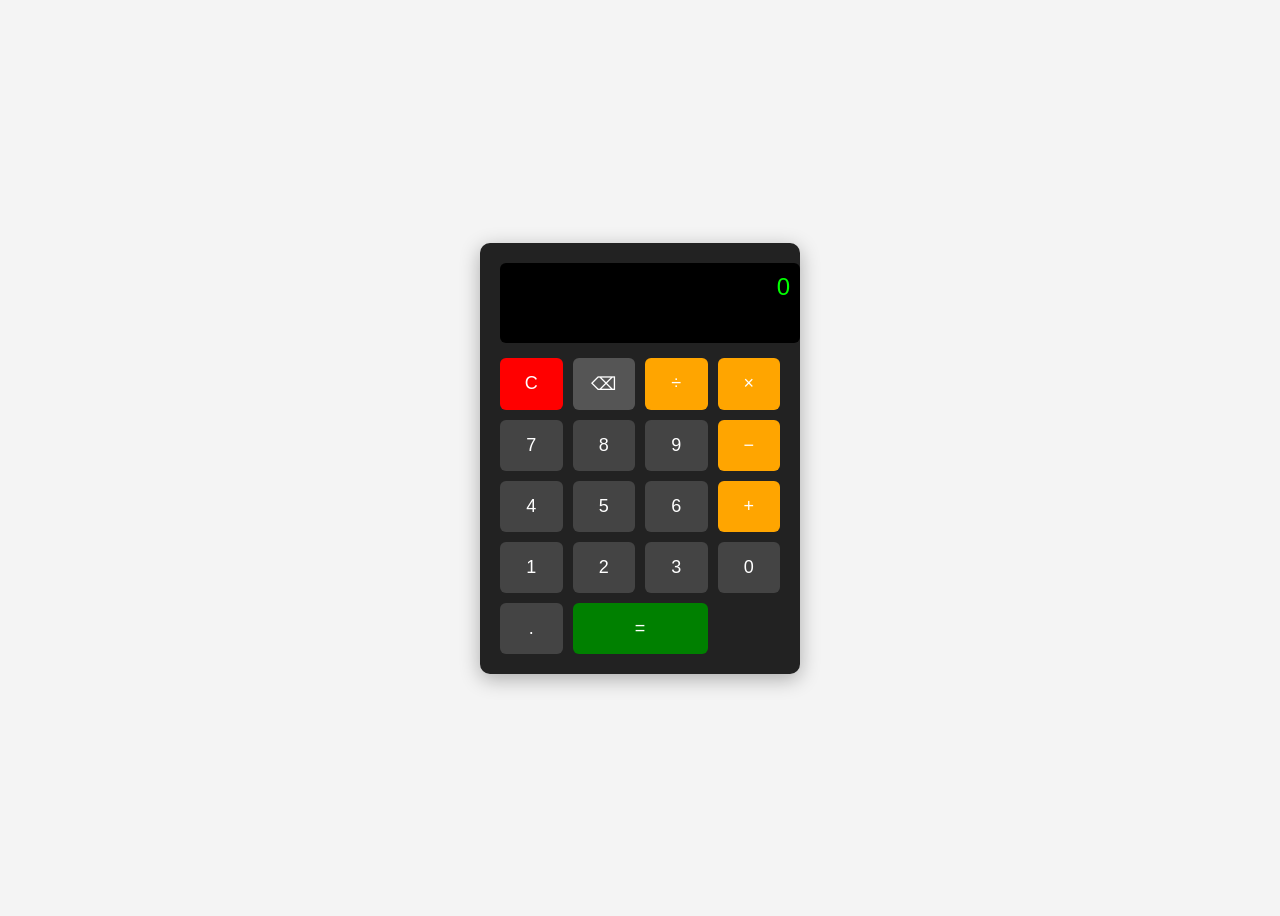
==== Calculator/index.html @ b7932999 "Update index.html" ====
<!DOCTYPE html>
<html lang="en">
<head>
  <meta charset="UTF-8">
  <title>Calculator</title>

  <style>
    body {
      font-family: Arial, sans-serif;
      background: #f4f4f4;
      display: flex;
      justify-content: center;
      align-items: center;
      height: 100vh;
    }

    .calculator {
      background: #222;
      padding: 20px;
      border-radius: 10px;
      width: 280px;
      box-shadow: 0 5px 20px rgba(0,0,0,0.3);
    }

    .display {
      width: 100%;
      height: 60px;
      background: #000;
      color: #0f0;
      font-size: 24px;
      text-align: right;
      padding: 10px;
      border-radius: 6px;
      margin-bottom: 15px;
      overflow-x: auto;
    }

    .buttons {
      display: grid;
      grid-template-columns: repeat(4, 1fr);
      gap: 10px;
    }

    button {
      padding: 15px;
      font-size: 18px;
      border: none;
      border-radius: 6px;
      cursor: pointer;
      transition: 0.2s;
    }

    button:hover {
      opacity: 0.8;
    }

    .number {
      background: #444;
      color: white;
    }

    .operator {
      background: orange;
      color: white;
    }

    .equal {
      background: green;
      color: white;
      grid-column: span 2;
    }

    .clear {
      background: red;
      color: white;
    }

    .delete {
      background: #555;
      color: white;
    }
  </style>
</head>

<body>

<div class="calculator">
  <div id="display" class="display">0</div>

  <div class="buttons">
    <button class="clear" onclick="clearDisplay()">C</button>
    <button class="delete" onclick="deleteLast()">⌫</button>
    <button class="operator" onclick="appendValue('/')">÷</button>
    <button class="operator" onclick="appendValue('*')">×</button>

    <button class="number" onclick="appendValue('7')">7</button>
    <button class="number" onclick="appendValue('8')">8</button>
    <button class="number" onclick="appendValue('9')">9</button>
    <button class="operator" onclick="appendValue('-')">−</button>

    <button class="number" onclick="appendValue('4')">4</button>
    <button class="number" onclick="appendValue('5')">5</button>
    <button class="number" onclick="appendValue('6')">6</button>
    <button class="operator" onclick="appendValue('+')">+</button>

    <button class="number" onclick="appendValue('1')">1</button>
    <button class="number" onclick="appendValue('2')">2</button>
    <button class="number" onclick="appendValue('3')">3</button>

    <button class="number" onclick="appendValue('0')">0</button>
    <button class="number" onclick="appendValue('.')">.</button>
    <button class="equal" onclick="calculate()">=</button>
  </div>
</div>

<script>

let display = document.getElementById("display");

function appendValue(value) {
  if (display.innerText === "0") {
    display.innerText = value;
  } else {
    display.innerText += value;
  }
}


function clearDisplay() {
  display.innerText = "0";
}


function deleteLast() {
  let current = display.innerText;

  if (current.length === 1) {
    display.innerText = "0";
  } else {
    display.innerText = current.slice(0, -1);
  }
}


function calculate() {
  try {
    let expression = display.innerText;

    expression = expression.replace(/×/g, '*').replace(/÷/g, '/');

    let result = eval(expression);

    display.innerText = result;
  } catch {
    display.innerText = "Error";
  }
}

</script>

</body>
</html>
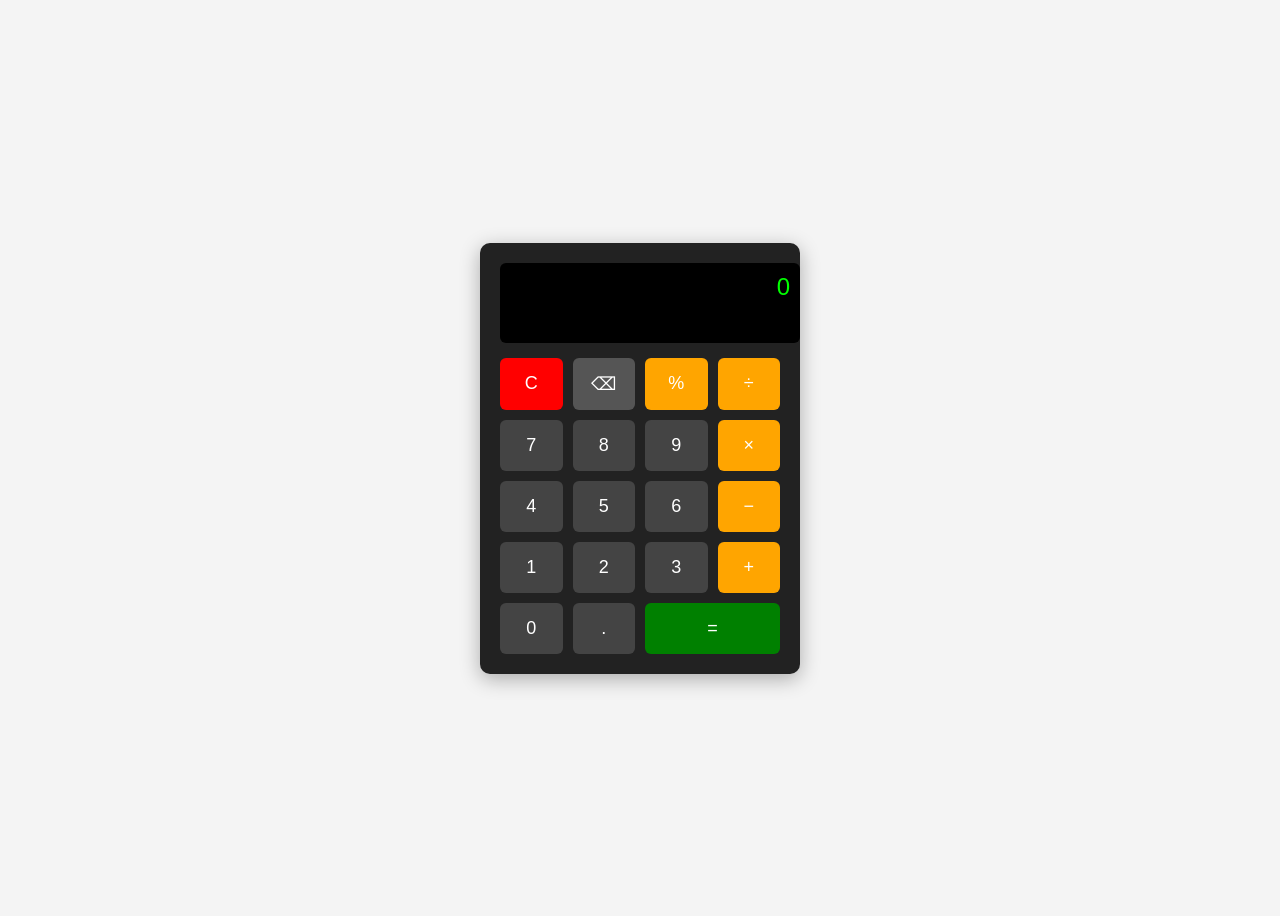
==== commit 56791f28: "Update index.html" ====
--- a/Calculator/index.html
+++ b/Calculator/index.html
@@ -47,11 +47,6 @@
       border: none;
       border-radius: 6px;
       cursor: pointer;
-      transition: 0.2s;
-    }
-
-    button:hover {
-      opacity: 0.8;
     }
 
     .number {
@@ -90,22 +85,23 @@
   <div class="buttons">
     <button class="clear" onclick="clearDisplay()">C</button>
     <button class="delete" onclick="deleteLast()">⌫</button>
+    <button class="operator" onclick="appendValue('%')">%</button>
     <button class="operator" onclick="appendValue('/')">÷</button>
-    <button class="operator" onclick="appendValue('*')">×</button>
 
     <button class="number" onclick="appendValue('7')">7</button>
     <button class="number" onclick="appendValue('8')">8</button>
     <button class="number" onclick="appendValue('9')">9</button>
-    <button class="operator" onclick="appendValue('-')">−</button>
+    <button class="operator" onclick="appendValue('*')">×</button>
 
     <button class="number" onclick="appendValue('4')">4</button>
     <button class="number" onclick="appendValue('5')">5</button>
     <button class="number" onclick="appendValue('6')">6</button>
-    <button class="operator" onclick="appendValue('+')">+</button>
+    <button class="operator" onclick="appendValue('-')">−</button>
 
     <button class="number" onclick="appendValue('1')">1</button>
     <button class="number" onclick="appendValue('2')">2</button>
     <button class="number" onclick="appendValue('3')">3</button>
+    <button class="operator" onclick="appendValue('+')">+</button>
 
     <button class="number" onclick="appendValue('0')">0</button>
     <button class="number" onclick="appendValue('.')">.</button>
@@ -146,7 +142,11 @@
   try {
     let expression = display.innerText;
 
-    expression = expression.replace(/×/g, '*').replace(/÷/g, '/');
+    
+    expression = expression
+      .replace(/×/g, '*')
+      .replace(/÷/g, '/')
+      .replace(/%/g, '/100'); 
 
     let result = eval(expression);
 
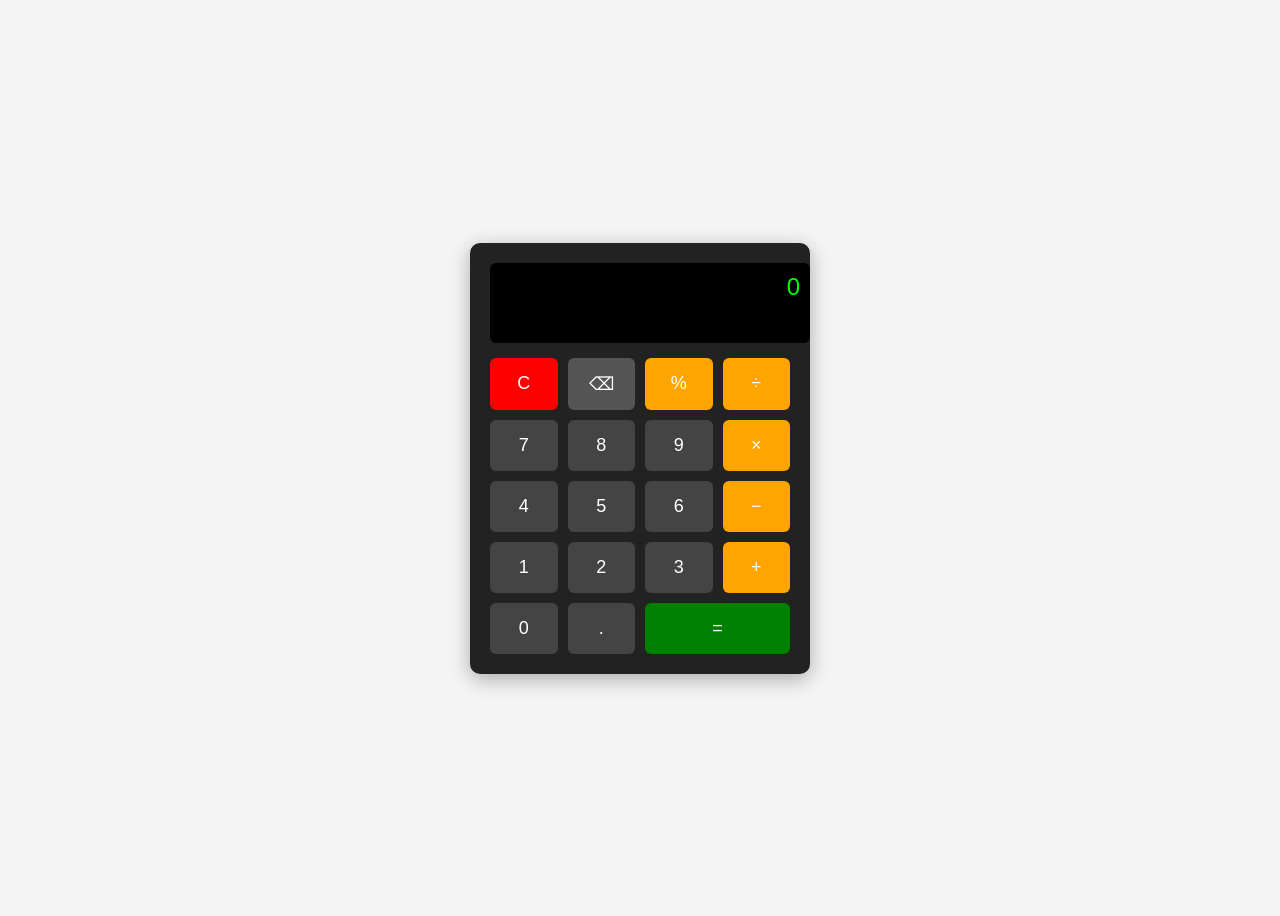
==== commit 2e1b62c8: "Update index.html" ====
--- a/Calculator/index.html
+++ b/Calculator/index.html
@@ -2,7 +2,7 @@
 <html lang="en">
 <head>
   <meta charset="UTF-8">
-  <title>Calculator</title>
+  <title>Advanced Calculator</title>
 
   <style>
     body {
@@ -18,7 +18,7 @@
       background: #222;
       padding: 20px;
       border-radius: 10px;
-      width: 280px;
+      width: 300px;
       box-shadow: 0 5px 20px rgba(0,0,0,0.3);
     }
 
@@ -47,6 +47,10 @@
       border: none;
       border-radius: 6px;
       cursor: pointer;
+    }
+
+    button:hover {
+      opacity: 0.85;
     }
 
     .number {
@@ -113,6 +117,7 @@
 
 let display = document.getElementById("display");
 
+/* Append value */
 function appendValue(value) {
   if (display.innerText === "0") {
     display.innerText = value;
@@ -121,12 +126,12 @@
   }
 }
 
-
+/* Clear */
 function clearDisplay() {
   display.innerText = "0";
 }
 
-
+/* Delete */
 function deleteLast() {
   let current = display.innerText;
 
@@ -137,16 +142,37 @@
   }
 }
 
+/* REAL calculator percentage logic */
+function handlePercentage(expression) {
+  return expression.replace(
+    /(\d+(\.\d+)?)([+\-*/])(\d+(\.\d+)?)%/g,
+    (match, num1, _, operator, num2) => {
+      num1 = parseFloat(num1);
+      num2 = parseFloat(num2);
 
+      let percentValue;
+
+      if (operator === '+' || operator === '-') {
+        percentValue = (num1 * num2) / 100;
+      } else {
+        percentValue = num2 / 100;
+      }
+
+      return `${num1}${operator}${percentValue}`;
+    }
+  );
+}
+
+/* Calculate */
 function calculate() {
   try {
     let expression = display.innerText;
 
-    
     expression = expression
       .replace(/×/g, '*')
-      .replace(/÷/g, '/')
-      .replace(/%/g, '/100'); 
+      .replace(/÷/g, '/');
+
+    expression = handlePercentage(expression);
 
     let result = eval(expression);
 
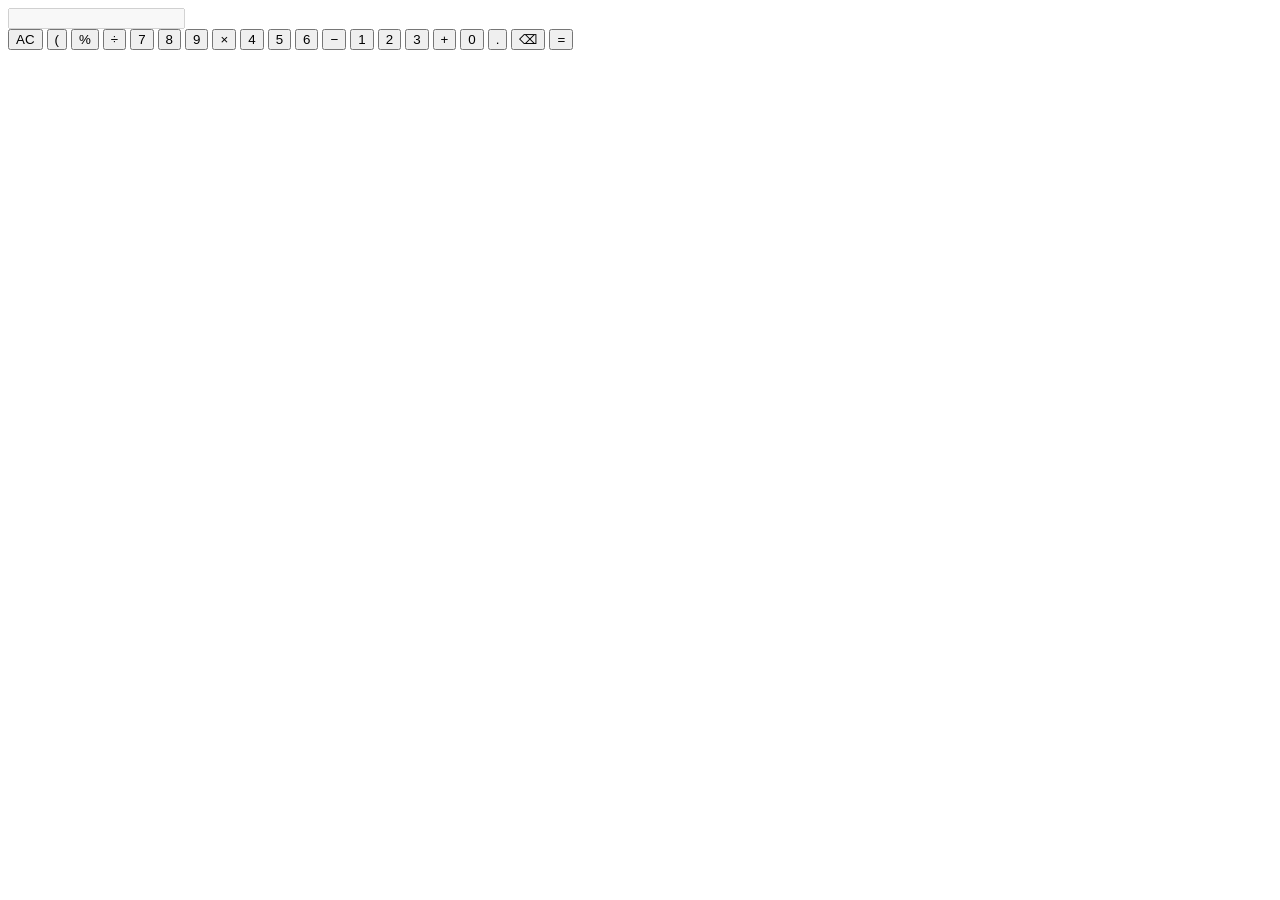
==== commit 3051af90: "Update index.html" ====
--- a/Calculator/index.html
+++ b/Calculator/index.html
@@ -1,188 +1,43 @@
 <!DOCTYPE html>
 <html lang="en">
 <head>
-  <meta charset="UTF-8">
-  <title>Advanced Calculator</title>
-
-  <style>
-    body {
-      font-family: Arial, sans-serif;
-      background: #f4f4f4;
-      display: flex;
-      justify-content: center;
-      align-items: center;
-      height: 100vh;
-    }
-
-    .calculator {
-      background: #222;
-      padding: 20px;
-      border-radius: 10px;
-      width: 300px;
-      box-shadow: 0 5px 20px rgba(0,0,0,0.3);
-    }
-
-    .display {
-      width: 100%;
-      height: 60px;
-      background: #000;
-      color: #0f0;
-      font-size: 24px;
-      text-align: right;
-      padding: 10px;
-      border-radius: 6px;
-      margin-bottom: 15px;
-      overflow-x: auto;
-    }
-
-    .buttons {
-      display: grid;
-      grid-template-columns: repeat(4, 1fr);
-      gap: 10px;
-    }
-
-    button {
-      padding: 15px;
-      font-size: 18px;
-      border: none;
-      border-radius: 6px;
-      cursor: pointer;
-    }
-
-    button:hover {
-      opacity: 0.85;
-    }
-
-    .number {
-      background: #444;
-      color: white;
-    }
-
-    .operator {
-      background: orange;
-      color: white;
-    }
-
-    .equal {
-      background: green;
-      color: white;
-      grid-column: span 2;
-    }
-
-    .clear {
-      background: red;
-      color: white;
-    }
-
-    .delete {
-      background: #555;
-      color: white;
-    }
-  </style>
+  <meta charset="UTF-8" />
+  <title>Calculator</title>
+  <link rel="stylesheet" href="style.css" />
 </head>
-
 <body>
 
 <div class="calculator">
-  <div id="display" class="display">0</div>
+  <input type="text" id="display" disabled />
 
   <div class="buttons">
-    <button class="clear" onclick="clearDisplay()">C</button>
-    <button class="delete" onclick="deleteLast()">⌫</button>
-    <button class="operator" onclick="appendValue('%')">%</button>
-    <button class="operator" onclick="appendValue('/')">÷</button>
+    <button onclick="clearDisplay()">AC</button>
+    <button onclick="append('(')">(</button>
+    <button onclick="percentage()">%</button>
+    <button onclick="append('/')">÷</button>
 
-    <button class="number" onclick="appendValue('7')">7</button>
-    <button class="number" onclick="appendValue('8')">8</button>
-    <button class="number" onclick="appendValue('9')">9</button>
-    <button class="operator" onclick="appendValue('*')">×</button>
+    <button onclick="append('7')">7</button>
+    <button onclick="append('8')">8</button>
+    <button onclick="append('9')">9</button>
+    <button onclick="append('*')">×</button>
 
-    <button class="number" onclick="appendValue('4')">4</button>
-    <button class="number" onclick="appendValue('5')">5</button>
-    <button class="number" onclick="appendValue('6')">6</button>
-    <button class="operator" onclick="appendValue('-')">−</button>
+    <button onclick="append('4')">4</button>
+    <button onclick="append('5')">5</button>
+    <button onclick="append('6')">6</button>
+    <button onclick="append('-')">−</button>
 
-    <button class="number" onclick="appendValue('1')">1</button>
-    <button class="number" onclick="appendValue('2')">2</button>
-    <button class="number" onclick="appendValue('3')">3</button>
-    <button class="operator" onclick="appendValue('+')">+</button>
+    <button onclick="append('1')">1</button>
+    <button onclick="append('2')">2</button>
+    <button onclick="append('3')">3</button>
+    <button onclick="append('+')">+</button>
 
-    <button class="number" onclick="appendValue('0')">0</button>
-    <button class="number" onclick="appendValue('.')">.</button>
+    <button onclick="append('0')">0</button>
+    <button onclick="append('.')">.</button>
+    <button onclick="deleteLast()">⌫</button>
     <button class="equal" onclick="calculate()">=</button>
   </div>
 </div>
 
-<script>
-
-let display = document.getElementById("display");
-
-/* Append value */
-function appendValue(value) {
-  if (display.innerText === "0") {
-    display.innerText = value;
-  } else {
-    display.innerText += value;
-  }
-}
-
-/* Clear */
-function clearDisplay() {
-  display.innerText = "0";
-}
-
-/* Delete */
-function deleteLast() {
-  let current = display.innerText;
-
-  if (current.length === 1) {
-    display.innerText = "0";
-  } else {
-    display.innerText = current.slice(0, -1);
-  }
-}
-
-/* REAL calculator percentage logic */
-function handlePercentage(expression) {
-  return expression.replace(
-    /(\d+(\.\d+)?)([+\-*/])(\d+(\.\d+)?)%/g,
-    (match, num1, _, operator, num2) => {
-      num1 = parseFloat(num1);
-      num2 = parseFloat(num2);
-
-      let percentValue;
-
-      if (operator === '+' || operator === '-') {
-        percentValue = (num1 * num2) / 100;
-      } else {
-        percentValue = num2 / 100;
-      }
-
-      return `${num1}${operator}${percentValue}`;
-    }
-  );
-}
-
-/* Calculate */
-function calculate() {
-  try {
-    let expression = display.innerText;
-
-    expression = expression
-      .replace(/×/g, '*')
-      .replace(/÷/g, '/');
-
-    expression = handlePercentage(expression);
-
-    let result = eval(expression);
-
-    display.innerText = result;
-  } catch {
-    display.innerText = "Error";
-  }
-}
-
-</script>
-
+<script src="script.js"></script>
 </body>
 </html>
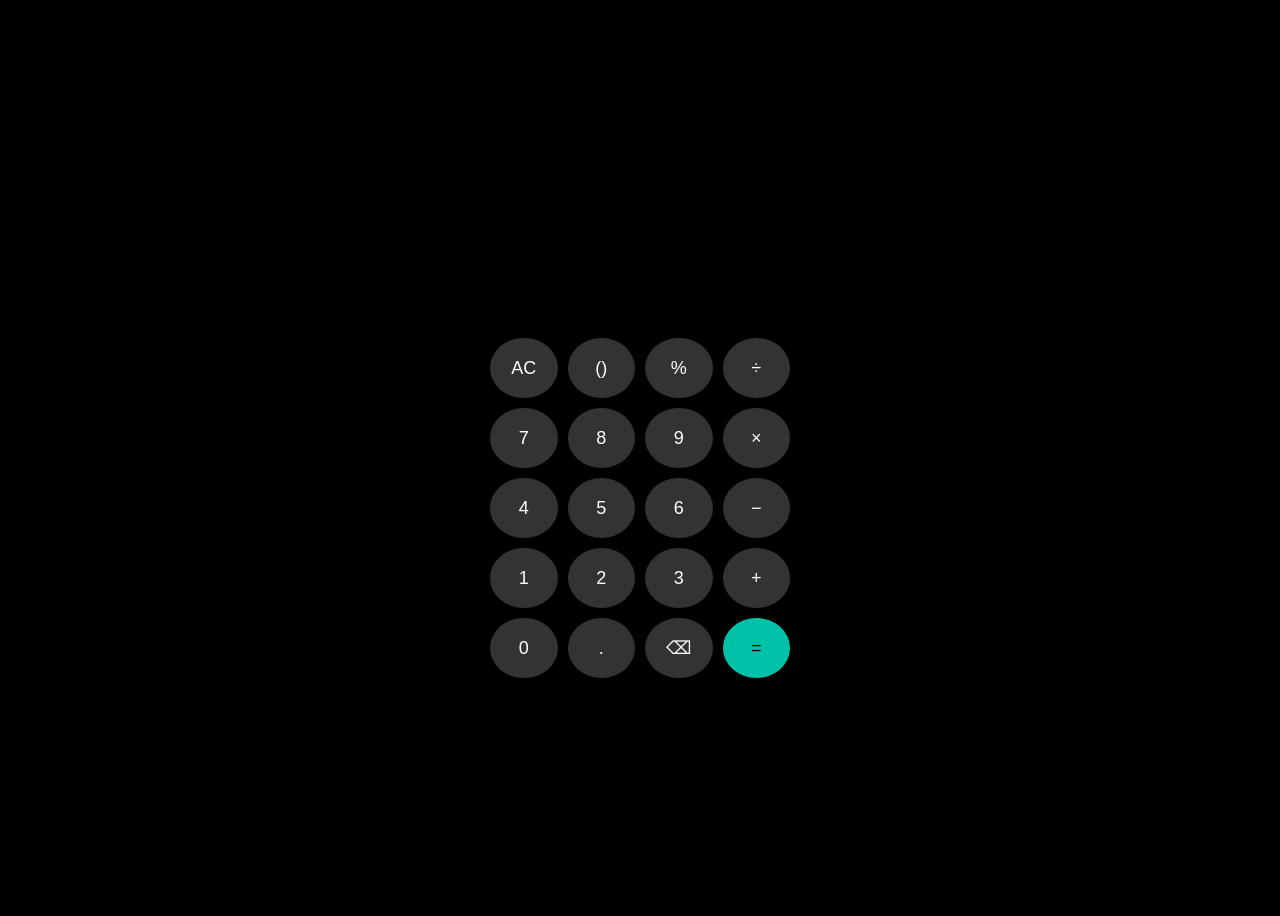
==== commit a76b85cb: "Update index.html" ====
--- a/Calculator/index.html
+++ b/Calculator/index.html
@@ -12,8 +12,8 @@
 
   <div class="buttons">
     <button onclick="clearDisplay()">AC</button>
-    <button onclick="append('(')">(</button>
-    <button onclick="percentage()">%</button>
+    <button onclick="append('(')">()</button>
+    <button onclick="append()">%</button>
     <button onclick="append('/')">÷</button>
 
     <button onclick="append('7')">7</button>
--- a/Calculator/style.css
+++ b/Calculator/style.css
@@ -0,0 +1,49 @@
+body {
+  background: #000;
+  display: flex;
+  justify-content: center;
+  align-items: center;
+  height: 100vh;
+  font-family: Arial;
+}
+
+.calculator {
+  width: 300px;
+}
+
+#display {
+  width: 100%;
+  height: 80px;
+  font-size: 28px;
+  text-align: right;
+  padding: 10px;
+  border: none;
+  outline: none;
+  background: #000;
+  color: #fff;
+}
+
+.buttons {
+  display: grid;
+  grid-template-columns: repeat(4, 1fr);
+  gap: 10px;
+}
+
+button {
+  height: 60px;
+  font-size: 18px;
+  border: none;
+  border-radius: 50%;
+  background: #333;
+  color: white;
+  cursor: pointer;
+}
+
+button:hover {
+  background: #555;
+}
+
+.equal {
+  background: #00c2a8;
+  color: black;
+}
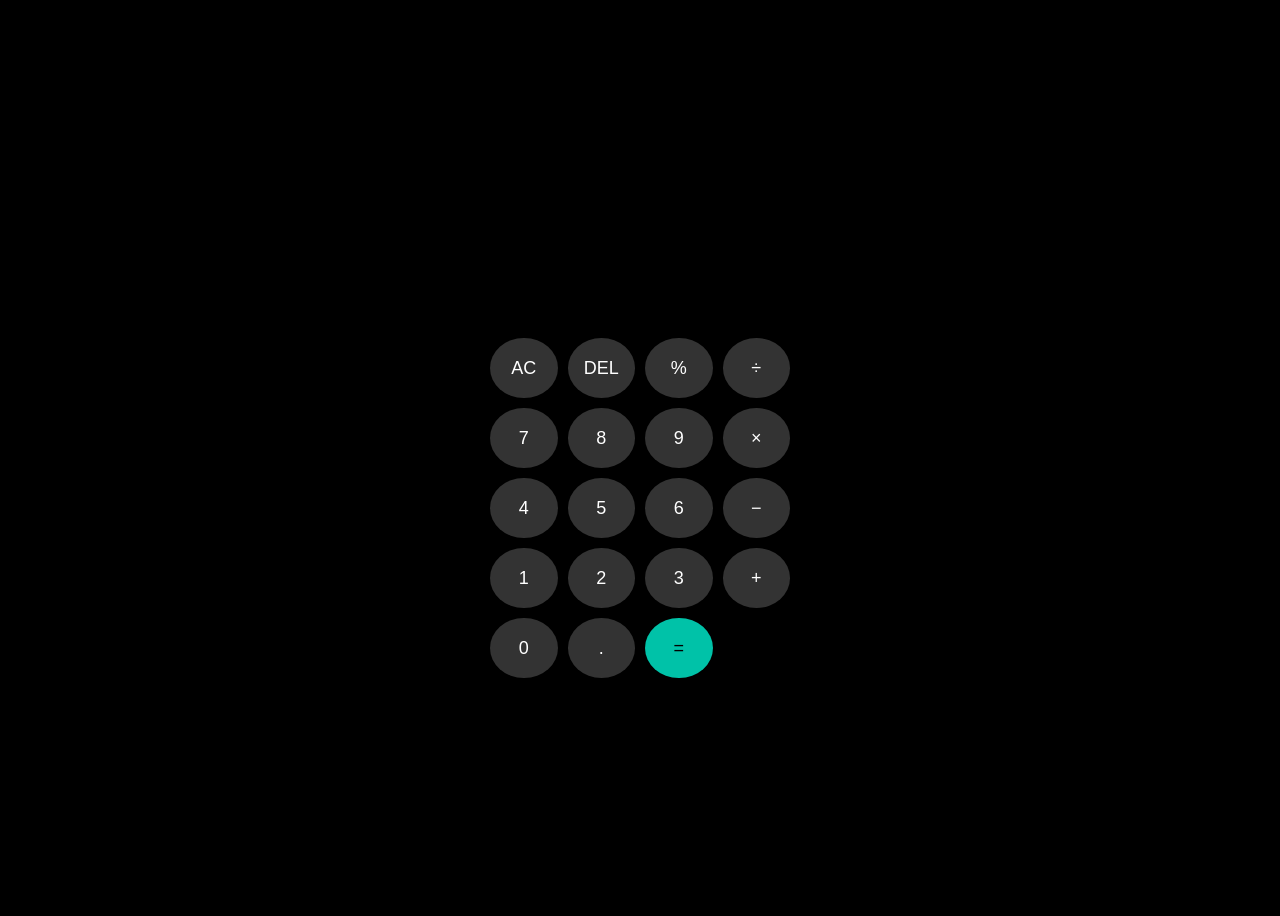
==== commit fa6bfbb4: "Update index.html" ====
--- a/Calculator/index.html
+++ b/Calculator/index.html
@@ -1,43 +1,53 @@
 <!DOCTYPE html>
 <html lang="en">
+
 <head>
-  <meta charset="UTF-8" />
-  <title>Calculator</title>
-  <link rel="stylesheet" href="style.css" />
+    <meta charset="UTF-8">
+    <meta name="viewport" content="width=device-width, initial-scale=1.0">
+    <title>Calculator</title>
+
+    <link rel="stylesheet" href="style.css">
 </head>
+
 <body>
 
-<div class="calculator">
-  <input type="text" id="display" disabled />
+    <div class="calculator">
 
-  <div class="buttons">
-    <button onclick="clearDisplay()">AC</button>
-    <button onclick="append('(')">()</button>
-    <button onclick="append()">%</button>
-    <button onclick="append('/')">÷</button>
+        <!-- Display -->
+        <input type="text" id="display" disabled>
 
-    <button onclick="append('7')">7</button>
-    <button onclick="append('8')">8</button>
-    <button onclick="append('9')">9</button>
-    <button onclick="append('*')">×</button>
+        <!-- Buttons -->
+        <div class="buttons">
 
-    <button onclick="append('4')">4</button>
-    <button onclick="append('5')">5</button>
-    <button onclick="append('6')">6</button>
-    <button onclick="append('-')">−</button>
+            <button onclick="clearDisplay()">AC</button>
+            <button onclick="deleteLast()">DEL</button>
+            <button onclick="appendValue('%')">%</button>
+            <button onclick="appendValue('/')">÷</button>
 
-    <button onclick="append('1')">1</button>
-    <button onclick="append('2')">2</button>
-    <button onclick="append('3')">3</button>
-    <button onclick="append('+')">+</button>
+            <button onclick="appendValue('7')">7</button>
+            <button onclick="appendValue('8')">8</button>
+            <button onclick="appendValue('9')">9</button>
+            <button onclick="appendValue('*')">×</button>
 
-    <button onclick="append('0')">0</button>
-    <button onclick="append('.')">.</button>
-    <button onclick="deleteLast()">⌫</button>
-    <button class="equal" onclick="calculate()">=</button>
-  </div>
-</div>
+            <button onclick="appendValue('4')">4</button>
+            <button onclick="appendValue('5')">5</button>
+            <button onclick="appendValue('6')">6</button>
+            <button onclick="appendValue('-')">−</button>
 
-<script src="script.js"></script>
+            <button onclick="appendValue('1')">1</button>
+            <button onclick="appendValue('2')">2</button>
+            <button onclick="appendValue('3')">3</button>
+            <button onclick="appendValue('+')">+</button>
+
+            <button onclick="appendValue('0')" class="zero">0</button>
+            <button onclick="appendValue('.')">.</button>
+            <button onclick="calculate()" class="equal">=</button>
+
+        </div>
+    </div>
+
+    <script src="script.js"></script>
+
 </body>
+
 </html>
